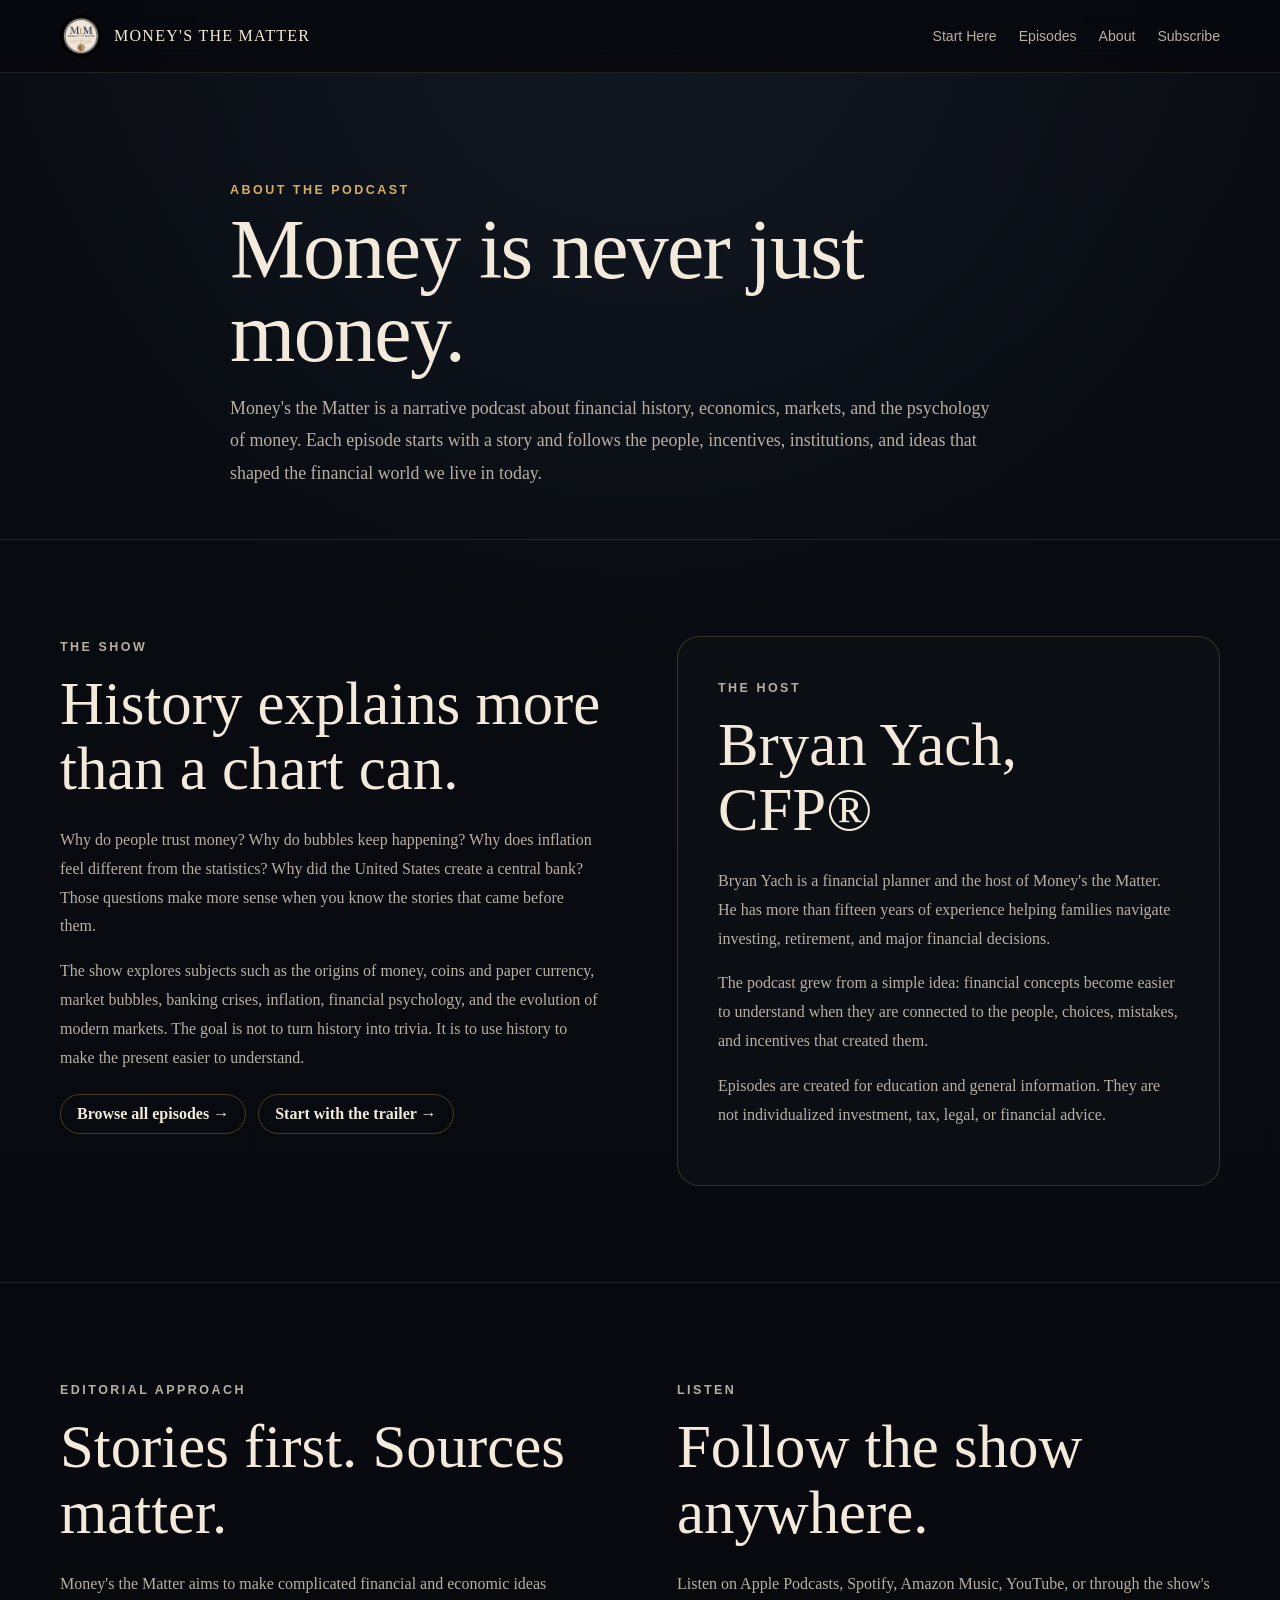
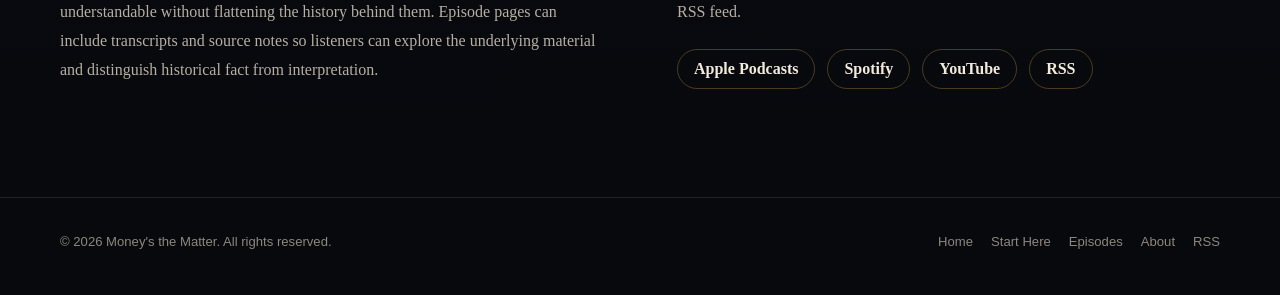
==== about/index.html @ fc061d85 "adding xml, and about page" ====
<!DOCTYPE html>
<html lang="en">
<head>
  <meta charset="UTF-8">
  <meta name="viewport" content="width=device-width, initial-scale=1.0">
  <meta name="robots" content="index, follow, max-image-preview:large, max-snippet:-1, max-video-preview:-1">
  <meta name="author" content="Bryan Yach, CFP®">

  <title>About Money's the Matter | Financial History & Economics Podcast</title>
  <meta name="description" content="Learn about Money's the Matter, a narrative podcast hosted by Bryan Yach, CFP®, exploring financial history, economics, markets, and the psychology of money.">
  <link rel="canonical" href="https://moneysthematter.com/about/">

  <meta property="og:title" content="About Money's the Matter | Financial History & Economics Podcast">
  <meta property="og:description" content="Meet the host and learn why Money's the Matter tells the human stories behind money, markets, economics, and financial history.">
  <meta property="og:type" content="website">
  <meta property="og:url" content="https://moneysthematter.com/about/">
  <meta property="og:site_name" content="Money's the Matter">
  <meta property="og:locale" content="en_US">
  <meta property="og:image" content="https://moneysthematter.com/images/logo/mtm-logo.png">

  <meta name="twitter:card" content="summary_large_image">
  <meta name="twitter:title" content="About Money's the Matter | Financial History & Economics Podcast">
  <meta name="twitter:description" content="Meet the host and learn why Money's the Matter tells the human stories behind money, markets, economics, and financial history.">
  <meta name="twitter:image" content="https://moneysthematter.com/images/logo/mtm-logo.png">
  <meta name="twitter:image:alt" content="Money's the Matter podcast artwork">

  <link rel="icon" href="/favicon.ico" sizes="any">
  <link rel="icon" type="image/png" sizes="32x32" href="/favicon-32x32.png">
  <link rel="icon" type="image/png" sizes="16x16" href="/favicon-16x16.png">
  <link rel="apple-touch-icon" sizes="180x180" href="/apple-touch-icon.png">
  <link rel="manifest" href="/site.webmanifest">
  <meta name="theme-color" content="#07090d">

  <link rel="alternate" type="application/rss+xml" title="Money's the Matter RSS Feed" href="https://feeds.buzzsprout.com/2633998.rss">
  <link rel="stylesheet" href="/css/main.css">

  <script async src="https://www.googletagmanager.com/gtag/js?id=G-CKSZ8CZTVV"></script>
  <script>
    window.dataLayer = window.dataLayer || [];
    function gtag(){dataLayer.push(arguments);}
    gtag('js', new Date());
    gtag('config', 'G-CKSZ8CZTVV');
  </script>

  <script type="application/ld+json">
{
  "@context": "https://schema.org",
  "@graph": [
    {
      "@type": "AboutPage",
      "@id": "https://moneysthematter.com/about/#webpage",
      "url": "https://moneysthematter.com/about/",
      "name": "About Money's the Matter | Financial History & Economics Podcast",
      "description": "Learn about Money's the Matter, a narrative podcast hosted by Bryan Yach, CFP®, exploring financial history, economics, markets, and the psychology of money.",
      "isPartOf": {
        "@id": "https://moneysthematter.com/#website"
      },
      "about": [
        {
          "@id": "https://moneysthematter.com/#podcast"
        },
        {
          "@id": "https://moneysthematter.com/#bryan-yach"
        }
      ],
      "inLanguage": "en-US"
    },
    {
      "@type": "PodcastSeries",
      "@id": "https://moneysthematter.com/#podcast",
      "name": "Money's the Matter",
      "url": "https://moneysthematter.com/",
      "description": "A narrative podcast exploring financial history, economics, markets, the psychology of money, and the human stories behind financial systems.",
      "image": "https://moneysthematter.com/images/logo/mtm-logo.png",
      "inLanguage": "en-US",
      "author": {
        "@id": "https://moneysthematter.com/#bryan-yach"
      },
      "sameAs": [
        "https://podcasts.apple.com/podcast/id6797090925",
        "https://open.spotify.com/show/033ZMVAOk3TJEkOdaIOEJC",
        "https://music.amazon.com/podcasts/750e1dbd-d1ed-47b5-9a2e-bfb49ba24e11",
        "https://youtube.com/@moneysthematter"
      ],
      "webFeed": "https://feeds.buzzsprout.com/2633998.rss"
    },
    {
      "@type": "Person",
      "@id": "https://moneysthematter.com/#bryan-yach",
      "name": "Bryan Yach",
      "honorificSuffix": "CFP®",
      "jobTitle": "Financial Planner and Podcast Host",
      "url": "https://moneysthematter.com/about/",
      "knowsAbout": [
        "Financial planning",
        "Investing",
        "Retirement planning",
        "Economics",
        "Financial history",
        "Behavioral finance"
      ]
    },
    {
      "@type": "WebSite",
      "@id": "https://moneysthematter.com/#website",
      "url": "https://moneysthematter.com/",
      "name": "Money's the Matter",
      "inLanguage": "en-US"
    }
  ]
}
  </script>

  <style>
    .about-hero { padding: clamp(64px, 9vw, 110px) 0 32px; }
    .about-hero-inner { max-width: 820px; }
    .about-hero h1 { margin: 10px 0 18px; font-size: clamp(2.5rem, 7vw, 5.25rem); line-height: .98; }
    .about-lede { max-width: 760px; color: #b8afa3; font-size: 1.12rem; line-height: 1.8; }
    .about-content { display: grid; grid-template-columns: minmax(0,1fr) minmax(0,1fr); gap: clamp(30px,6vw,74px); }
    .about-content p { color: #b8afa3; line-height: 1.8; }
    .about-content h2 { margin-top: 0; }
    .trust-card { padding: clamp(24px,4vw,40px); border: 1px solid rgba(214,173,101,.22); border-radius: 22px; background: rgba(14,17,23,.78); }
    .about-links { display:flex; flex-wrap:wrap; gap:12px; margin-top:22px; }
    .about-links a { display:inline-flex; padding:10px 16px; border:1px solid rgba(185,138,61,.38); border-radius:999px; color:inherit; text-decoration:none; font-weight:700; }
    @media (max-width: 800px) { .about-content { grid-template-columns: 1fr; } }
  </style>
</head>
<body>
  <header class="site-header">
    <div class="shell nav">
      <a class="brand" href="/" aria-label="Money's the Matter home">
        <img class="brand-mark" src="/images/logo/mtm-logo.png" alt="">
        <span class="brand-name">Money's the Matter</span>
      </a>
      <nav class="nav-links" aria-label="Primary navigation">
        <a href="/episodes/trailer/">Start Here</a>
        <a href="/episodes/">Episodes</a>
        <a href="/about/" aria-current="page">About</a>
        <a href="/#listen">Subscribe</a>
      </nav>
    </div>
  </header>

  <main>
    <section class="about-hero">
      <div class="shell about-hero-inner">
        <p class="section-kicker">About the podcast</p>
        <h1>Money is never just money.</h1>
        <p class="about-lede">Money's the Matter is a narrative podcast about financial history, economics, markets, and the psychology of money. Each episode starts with a story and follows the people, incentives, institutions, and ideas that shaped the financial world we live in today.</p>
      </div>
    </section>

    <section class="section">
      <div class="shell about-content">
        <div>
          <p class="section-kicker">The show</p>
          <h2 class="section-title">History explains more than a chart can.</h2>
          <p>Why do people trust money? Why do bubbles keep happening? Why does inflation feel different from the statistics? Why did the United States create a central bank? Those questions make more sense when you know the stories that came before them.</p>
          <p>The show explores subjects such as the origins of money, coins and paper currency, market bubbles, banking crises, inflation, financial psychology, and the evolution of modern markets. The goal is not to turn history into trivia. It is to use history to make the present easier to understand.</p>
          <div class="about-links">
            <a href="/episodes/">Browse all episodes →</a>
            <a href="/episodes/trailer/">Start with the trailer →</a>
          </div>
        </div>

        <div class="trust-card">
          <p class="section-kicker">The host</p>
          <h2 class="section-title">Bryan Yach, CFP®</h2>
          <p>Bryan Yach is a financial planner and the host of Money's the Matter. He has more than fifteen years of experience helping families navigate investing, retirement, and major financial decisions.</p>
          <p>The podcast grew from a simple idea: financial concepts become easier to understand when they are connected to the people, choices, mistakes, and incentives that created them.</p>
          <p>Episodes are created for education and general information. They are not individualized investment, tax, legal, or financial advice.</p>
        </div>
      </div>
    </section>

    <section class="section">
      <div class="shell about-content">
        <div>
          <p class="section-kicker">Editorial approach</p>
          <h2 class="section-title">Stories first. Sources matter.</h2>
          <p>Money's the Matter aims to make complicated financial and economic ideas understandable without flattening the history behind them. Episode pages can include transcripts and source notes so listeners can explore the underlying material and distinguish historical fact from interpretation.</p>
        </div>
        <div>
          <p class="section-kicker">Listen</p>
          <h2 class="section-title">Follow the show anywhere.</h2>
          <p>Listen on Apple Podcasts, Spotify, Amazon Music, YouTube, or through the show's RSS feed.</p>
          <div class="about-links">
            <a href="https://podcasts.apple.com/podcast/id6797090925" target="_blank" rel="noopener noreferrer">Apple Podcasts</a>
            <a href="https://open.spotify.com/show/033ZMVAOk3TJEkOdaIOEJC" target="_blank" rel="noopener noreferrer">Spotify</a>
            <a href="https://youtube.com/@moneysthematter" target="_blank" rel="noopener noreferrer">YouTube</a>
            <a href="https://feeds.buzzsprout.com/2633998.rss" target="_blank" rel="noopener noreferrer">RSS</a>
          </div>
        </div>
      </div>
    </section>
  </main>

  <footer class="site-footer">
    <div class="shell footer-row">
      <span>© 2026 Money's the Matter. All rights reserved.</span>
      <div class="footer-links">
        <a href="/">Home</a>
        <a href="/episodes/trailer/">Start Here</a>
        <a href="/episodes/">Episodes</a>
        <a href="/about/">About</a>
        <a href="https://feeds.buzzsprout.com/2633998.rss" target="_blank" rel="noopener noreferrer">RSS</a>
      </div>
    </div>
  </footer>
</body>
</html>
---- css/main.css ----
:root {
      --background: #07090d;
      --background-soft: #0b0f16;
      --panel: rgba(17, 21, 29, 0.76);
      --panel-solid: #11151d;
      --cream: #f3eadc;
      --cream-soft: #e4d7c4;
      --muted: #b8afa3;
      --muted-dark: #8e877d;
      --gold: #b98a3d;
      --gold-light: #d6ad65;
      --border: rgba(185, 138, 61, 0.38);
      --border-soft: rgba(243, 234, 220, 0.11);
      --sans: Arial, Helvetica, sans-serif;
      --serif: Georgia, "Times New Roman", serif;
      --shadow: 0 30px 90px rgba(0, 0, 0, 0.4);
    }

    * {
      box-sizing: border-box;
    }

    html {
      scroll-behavior: smooth;
    }

    body {
      margin: 0;
      color: var(--cream);
      background:
        radial-gradient(
          circle at 50% 0%,
          rgba(32, 43, 61, 0.42),
          transparent 34%
        ),
        linear-gradient(180deg, #090c12 0%, var(--background) 100%);
      font-family: var(--serif);
    }

    img {
      max-width: 100%;
    }

    a {
      color: inherit;
    }

    .shell {
      width: min(1160px, calc(100% - 36px));
      margin: 0 auto;
    }

    .site-header {
      position: sticky;
      top: 0;
      z-index: 20;
      border-bottom: 1px solid var(--border-soft);
      background: rgba(7, 9, 13, 0.88);
      backdrop-filter: blur(14px);
    }

    .nav {
      min-height: 72px;
      display: flex;
      align-items: center;
      justify-content: space-between;
      gap: 24px;
    }

    .brand {
      display: inline-flex;
      align-items: center;
      gap: 12px;
      text-decoration: none;
    }

    .brand-mark {
      width: 42px;
      height: 42px;
      object-fit: contain;
      border-radius: 50%;
    }

    .brand-name {
      font-size: 1rem;
      letter-spacing: 0.08em;
      text-transform: uppercase;
    }

    .nav-links {
      display: flex;
      align-items: center;
      gap: 22px;
      font-family: var(--sans);
      font-size: 0.88rem;
    }

    .nav-links a {
      color: var(--muted);
      text-decoration: none;
    }

    .nav-links a:hover,
    .nav-links a:focus-visible {
      color: var(--cream);
    }

    .hero {
      min-height: calc(100vh - 72px);
      display: grid;
      place-items: center;
      padding: 72px 0 84px;
    }

    .hero-card {
      width: 100%;
      text-align: center;
      padding: clamp(38px, 7vw, 86px);
      border: 1px solid var(--border);
      border-radius: 30px;
      background: var(--panel);
      box-shadow: var(--shadow);
      backdrop-filter: blur(9px);
    }

    .hero-logo {
      display: block;
      width: min(330px, 70vw);
      margin: 0 auto 30px;
      border-radius: 50%;
      filter: drop-shadow(0 18px 32px rgba(0, 0, 0, 0.42));
    }

    .eyebrow,
    .section-kicker,
    .episode-number,
    .episode-row-number {
      color: var(--gold-light);
      font-family: var(--sans);
      font-size: 0.78rem;
      font-weight: 700;
      letter-spacing: 0.2em;
      text-transform: uppercase;
    }

    .eyebrow {
      margin: 0 0 16px;
    }

    h1,
    h2,
    h3,
    p {
      margin-top: 0;
    }

    h1 {
      max-width: 900px;
      margin: 0 auto;
      font-size: clamp(2.5rem, 7vw, 5.3rem);
      font-weight: 500;
      letter-spacing: -0.02em;
      line-height: 1.02;
    }

    .tagline {
      margin: 24px auto 0;
      color: var(--gold-light);
      font-size: clamp(1.2rem, 2.6vw, 1.72rem);
      line-height: 1.5;
    }

    .hero-copy {
      max-width: 720px;
      margin: 28px auto 0;
      color: var(--muted);
      font-family: var(--sans);
      font-size: 1.04rem;
      line-height: 1.85;
    }

    .platform-grid {
      display: grid;
      grid-template-columns: repeat(4, minmax(0, 1fr));
      gap: 12px;
      max-width: 900px;
      margin: 34px auto 0;
    }

    .platform-button {
      min-height: 62px;
      display: inline-flex;
      align-items: center;
      justify-content: center;
      padding: 14px 18px;
      border: 1px solid var(--border);
      border-radius: 16px;
      color: var(--cream);
      background: rgba(7, 9, 13, 0.5);
      font-family: var(--sans);
      font-size: 0.94rem;
      font-weight: 700;
      text-decoration: none;
      transition:
        transform 160ms ease,
        border-color 160ms ease,
        background 160ms ease;
    }

    .platform-button:hover,
    .platform-button:focus-visible {
      transform: translateY(-2px);
      border-color: var(--gold-light);
      background: rgba(185, 138, 61, 0.09);
    }

    .secondary-actions {
      display: flex;
      justify-content: center;
      flex-wrap: wrap;
      gap: 18px;
      margin-top: 23px;
      font-family: var(--sans);
      font-size: 0.88rem;
    }

    .secondary-actions a {
      color: var(--muted);
      text-decoration: none;
    }

    .secondary-actions a:hover,
    .secondary-actions a:focus-visible {
      color: var(--gold-light);
    }

    .section {
      padding: 96px 0;
      border-top: 1px solid var(--border-soft);
    }

    .section-title {
      max-width: 760px;
      margin-bottom: 24px;
      font-size: clamp(2rem, 5vw, 3.8rem);
      font-weight: 500;
      line-height: 1.08;
    }

    .latest,
    .about-grid {
      display: grid;
      grid-template-columns: minmax(0, 0.85fr) minmax(0, 1.15fr);
      gap: clamp(34px, 7vw, 90px);
      align-items: center;
    }

    .episode-art {
      padding: 20px;
      border: 1px solid var(--border);
      border-radius: 26px;
      background: var(--panel-solid);
      box-shadow: var(--shadow);
    }

    .episode-art img {
      display: block;
      width: 100%;
      border-radius: 18px;
    }

    .episode-title {
      margin-bottom: 20px;
      font-size: clamp(2.1rem, 5vw, 4rem);
      font-weight: 500;
      line-height: 1.05;
    }

    .episode-summary,
    .about-detail {
      color: var(--muted);
      font-family: var(--sans);
      font-size: 1.03rem;
      line-height: 1.85;
    }

    .episode-platforms {
      display: flex;
      flex-wrap: wrap;
      gap: 10px;
      margin-top: 26px;
    }

    .episode-platforms a {
      display: inline-flex;
      align-items: center;
      padding: 11px 15px;
      border: 1px solid var(--border);
      border-radius: 999px;
      color: var(--cream-soft);
      font-family: var(--sans);
      font-size: 0.84rem;
      font-weight: 700;
      text-decoration: none;
    }

    .episode-platforms a:hover,
    .episode-platforms a:focus-visible {
      color: var(--gold-light);
      border-color: var(--gold-light);
    }

    .about-grid {
      grid-template-columns: minmax(0, 0.75fr) minmax(0, 1.25fr);
      align-items: start;
    }

    .about-copy {
      color: var(--cream-soft);
      font-size: clamp(1.35rem, 2.6vw, 2rem);
      line-height: 1.55;
    }

    .episodes-list {
      display: grid;
      gap: 1px;
      border: 1px solid var(--border-soft);
      border-radius: 22px;
      overflow: hidden;
      background: var(--border-soft);
    }

    .episode-row {
      display: grid;
      grid-template-columns: 120px minmax(0, 1fr) auto;
      gap: 24px;
      align-items: center;
      padding: 26px 28px;
      background: var(--background-soft);
    }

    .episode-row-title {
      display: block;
      margin-bottom: 5px;
      font-size: 1.28rem;
    }

    .episode-row-copy {
      display: block;
      color: var(--muted-dark);
      font-family: var(--sans);
      font-size: 0.91rem;
      line-height: 1.55;
    }

    .episode-row-links {
      display: flex;
      gap: 12px;
      flex-wrap: wrap;
      justify-content: flex-end;
      font-family: var(--sans);
      font-size: 0.82rem;
    }

    .episode-row-links a {
      color: var(--gold-light);
      text-decoration: none;
    }

    .episode-row-links a:hover,
    .episode-row-links a:focus-visible {
      color: var(--cream);
    }

    .listen-section {
      text-align: center;
    }

    .listen-card {
      padding: clamp(30px, 6vw, 64px);
      border: 1px solid var(--border);
      border-radius: 28px;
      background:
        linear-gradient(180deg, rgba(185, 138, 61, 0.08), transparent),
        var(--panel);
    }

    .listen-card .section-title {
      margin-left: auto;
      margin-right: auto;
    }

    .listen-card > p {
      max-width: 680px;
      margin-left: auto;
      margin-right: auto;
      color: var(--muted);
      font-family: var(--sans);
      line-height: 1.8;
    }

    .rss-link {
      display: inline-block;
      margin-top: 24px;
      color: var(--gold-light);
      font-family: var(--sans);
      font-weight: 700;
      text-decoration: none;
    }

    .rss-link:hover,
    .rss-link:focus-visible {
      color: var(--cream);
    }

    .site-footer {
      padding: 36px 0 46px;
      border-top: 1px solid var(--border-soft);
      color: var(--muted-dark);
      font-family: var(--sans);
      font-size: 0.82rem;
    }

    .footer-row {
      display: flex;
      justify-content: space-between;
      gap: 20px;
      flex-wrap: wrap;
    }

    .footer-links {
      display: flex;
      gap: 18px;
      flex-wrap: wrap;
    }

    .footer-links a {
      text-decoration: none;
    }

    .footer-links a:hover,
    .footer-links a:focus-visible {
      color: var(--cream);
    }

    @media (max-width: 900px) {
      .platform-grid {
        grid-template-columns: repeat(2, minmax(0, 1fr));
      }

      .latest,
      .about-grid {
        grid-template-columns: 1fr;
      }

      .episode-art {
        max-width: 560px;
      }
    }

    @media (max-width: 760px) {
      .nav-links {
        display: none;
      }

      .episode-row {
        grid-template-columns: 1fr;
      }

      .episode-row-links {
        justify-content: flex-start;
      }

      .episode-row-number {
        grid-column: 1 / -1;
      }
    }

    @media (max-width: 560px) {
      .shell {
        width: min(100% - 24px, 1160px);
      }

      .hero {
        padding: 36px 0 56px;
      }

      .hero-card {
        padding: 32px 18px;
        border-radius: 22px;
      }

      .section {
        padding: 70px 0;
      }

      .platform-grid {
        grid-template-columns: 1fr;
      }

      .episode-row {
        padding: 22px 20px;
      }
    }
/* ========================================
   Individual Episode Pages
======================================== */

.episode-page {
  overflow: hidden;
}

.episode-hero {
  padding: clamp(82px, 12vw, 150px) 0 72px;
  text-align: center;
}

.episode-hero-inner {
  max-width: 980px;
}

.episode-page-title {
  max-width: 960px;
  margin: 18px auto 0;
  font-size: clamp(3.2rem, 9vw, 7.2rem);
  font-weight: 500;
  letter-spacing: -0.045em;
  line-height: 0.96;
}

.episode-page-title span {
  display: block;
  color: var(--cream-soft);
}

.episode-deck {
  max-width: 760px;
  margin: 34px auto 0;
  color: var(--muted);
  font-family: var(--sans);
  font-size: clamp(1.05rem, 2vw, 1.25rem);
  line-height: 1.8;
}

.episode-meta {
  display: flex;
  justify-content: center;
  flex-wrap: wrap;
  gap: 10px 24px;
  margin-top: 30px;
  color: var(--muted-dark);
  font-family: var(--sans);
  font-size: 0.83rem;
}

.episode-meta span + span::before {
  content: "•";
  margin-right: 24px;
  color: var(--gold);
}

.episode-feature {
  padding-bottom: 82px;
}

.episode-feature-art {
  max-width: 680px;
  margin: 0 auto;
  padding: clamp(20px, 4vw, 34px);
  border: 1px solid var(--border);
  border-radius: 32px;
  background: var(--panel-solid);
  box-shadow: var(--shadow);
}

.episode-feature-art img {
  display: block;
  width: 100%;
  border-radius: 24px;
}

.episode-listen {
  padding: 0 0 92px;
}

.episode-listen-card {
  display: grid;
  grid-template-columns: minmax(0, 0.8fr) minmax(0, 1.2fr);
  gap: 40px;
  align-items: center;
  padding: clamp(30px, 5vw, 54px);
  border: 1px solid var(--border);
  border-radius: 28px;
  background:
    linear-gradient(135deg, rgba(185, 138, 61, 0.09), transparent 50%),
    var(--panel);
}

.episode-listen-card h2 {
  margin-bottom: 0;
  font-size: clamp(1.8rem, 4vw, 3rem);
  font-weight: 500;
  line-height: 1.12;
}

.episode-content-layout {
  display: grid;
  grid-template-columns: 230px minmax(0, 760px);
  justify-content: center;
  gap: clamp(45px, 8vw, 110px);
  align-items: start;
  padding-bottom: 120px;
}

.episode-sidebar {
  position: sticky;
  top: 110px;
}

.episode-sidebar-card {
  padding: 24px;
  border: 1px solid var(--border-soft);
  border-radius: 20px;
  background: var(--background-soft);
}

.episode-sidebar nav {
  display: grid;
  gap: 14px;
  margin-top: 18px;
  font-family: var(--sans);
  font-size: 0.9rem;
}

.episode-sidebar nav a {
  color: var(--muted);
  text-decoration: none;
}

.episode-sidebar nav a:hover,
.episode-sidebar nav a:focus-visible {
  color: var(--gold-light);
}

.episode-article {
  min-width: 0;
}

.episode-section {
  padding: 78px 0;
  border-top: 1px solid var(--border-soft);
  scroll-margin-top: 110px;
}

.episode-section:first-child {
  padding-top: 0;
  border-top: 0;
}

.episode-section h2 {
  margin-bottom: 30px;
  font-size: clamp(2.2rem, 5vw, 4rem);
  font-weight: 500;
  letter-spacing: -0.025em;
  line-height: 1.08;
}

.episode-section h3 {
  margin: 44px 0 18px;
  color: var(--cream-soft);
  font-size: clamp(1.35rem, 3vw, 1.8rem);
  font-weight: 500;
}

.episode-section > p {
  color: var(--muted);
  font-family: var(--sans);
  font-size: 1.08rem;
  line-height: 1.95;
}

.episode-section .episode-lead {
  color: var(--cream-soft);
  font-family: var(--serif);
  font-size: clamp(1.45rem, 3vw, 2rem);
  line-height: 1.55;
}

.episode-section blockquote {
  margin: 52px 0;
  padding: 10px 0 10px 30px;
  border-left: 2px solid var(--gold);
  color: var(--cream);
  font-size: clamp(1.7rem, 4vw, 2.7rem);
  line-height: 1.35;
}

.transcript-note {
  padding: 20px 22px;
  border: 1px solid var(--border-soft);
  border-radius: 16px;
  background: var(--background-soft);
}

.sources-list {
  display: grid;
  gap: 1px;
  overflow: hidden;
  border: 1px solid var(--border-soft);
  border-radius: 20px;
  background: var(--border-soft);
}

.sources-list article {
  padding: 24px 26px;
  background: var(--background-soft);
}

.sources-list h3 {
  margin: 0 0 7px;
  font-size: 1.18rem;
}

.sources-list p {
  margin: 0;
  color: var(--muted-dark);
  font-family: var(--sans);
  font-size: 0.92rem;
}

.episode-navigation {
  padding-top: 78px;
  border-top: 1px solid var(--border-soft);
}

.episode-navigation a {
  display: block;
  padding: 26px 28px;
  border: 1px solid var(--border);
  border-radius: 20px;
  text-decoration: none;
  transition:
    transform 160ms ease,
    border-color 160ms ease;
}

.episode-navigation a:hover,
.episode-navigation a:focus-visible {
  transform: translateY(-2px);
  border-color: var(--gold-light);
}

.episode-navigation span {
  display: block;
  margin-bottom: 8px;
  color: var(--gold-light);
  font-family: var(--sans);
  font-size: 0.76rem;
  font-weight: 700;
  letter-spacing: 0.16em;
  text-transform: uppercase;
}

.episode-navigation strong {
  color: var(--cream);
  font-size: 1.35rem;
  font-weight: 500;
}

@media (max-width: 900px) {
  .episode-listen-card {
    grid-template-columns: 1fr;
  }

  .episode-content-layout {
    grid-template-columns: 1fr;
  }

  .episode-sidebar {
    position: static;
  }

  .episode-sidebar-card nav {
    display: flex;
    flex-wrap: wrap;
    gap: 12px 22px;
  }
}

@media (max-width: 560px) {
  .episode-hero {
    padding: 58px 0 48px;
  }

  .episode-page-title {
    font-size: clamp(2.65rem, 15vw, 4.5rem);
  }

  .episode-meta {
    display: grid;
  }

  .episode-meta span + span::before {
    content: none;
  }

  .episode-feature {
    padding-bottom: 60px;
  }

  .episode-listen {
    padding-bottom: 70px;
  }

  .episode-section {
    padding: 60px 0;
  }

  .episode-section blockquote {
    margin: 40px 0;
    padding-left: 22px;
  }
}
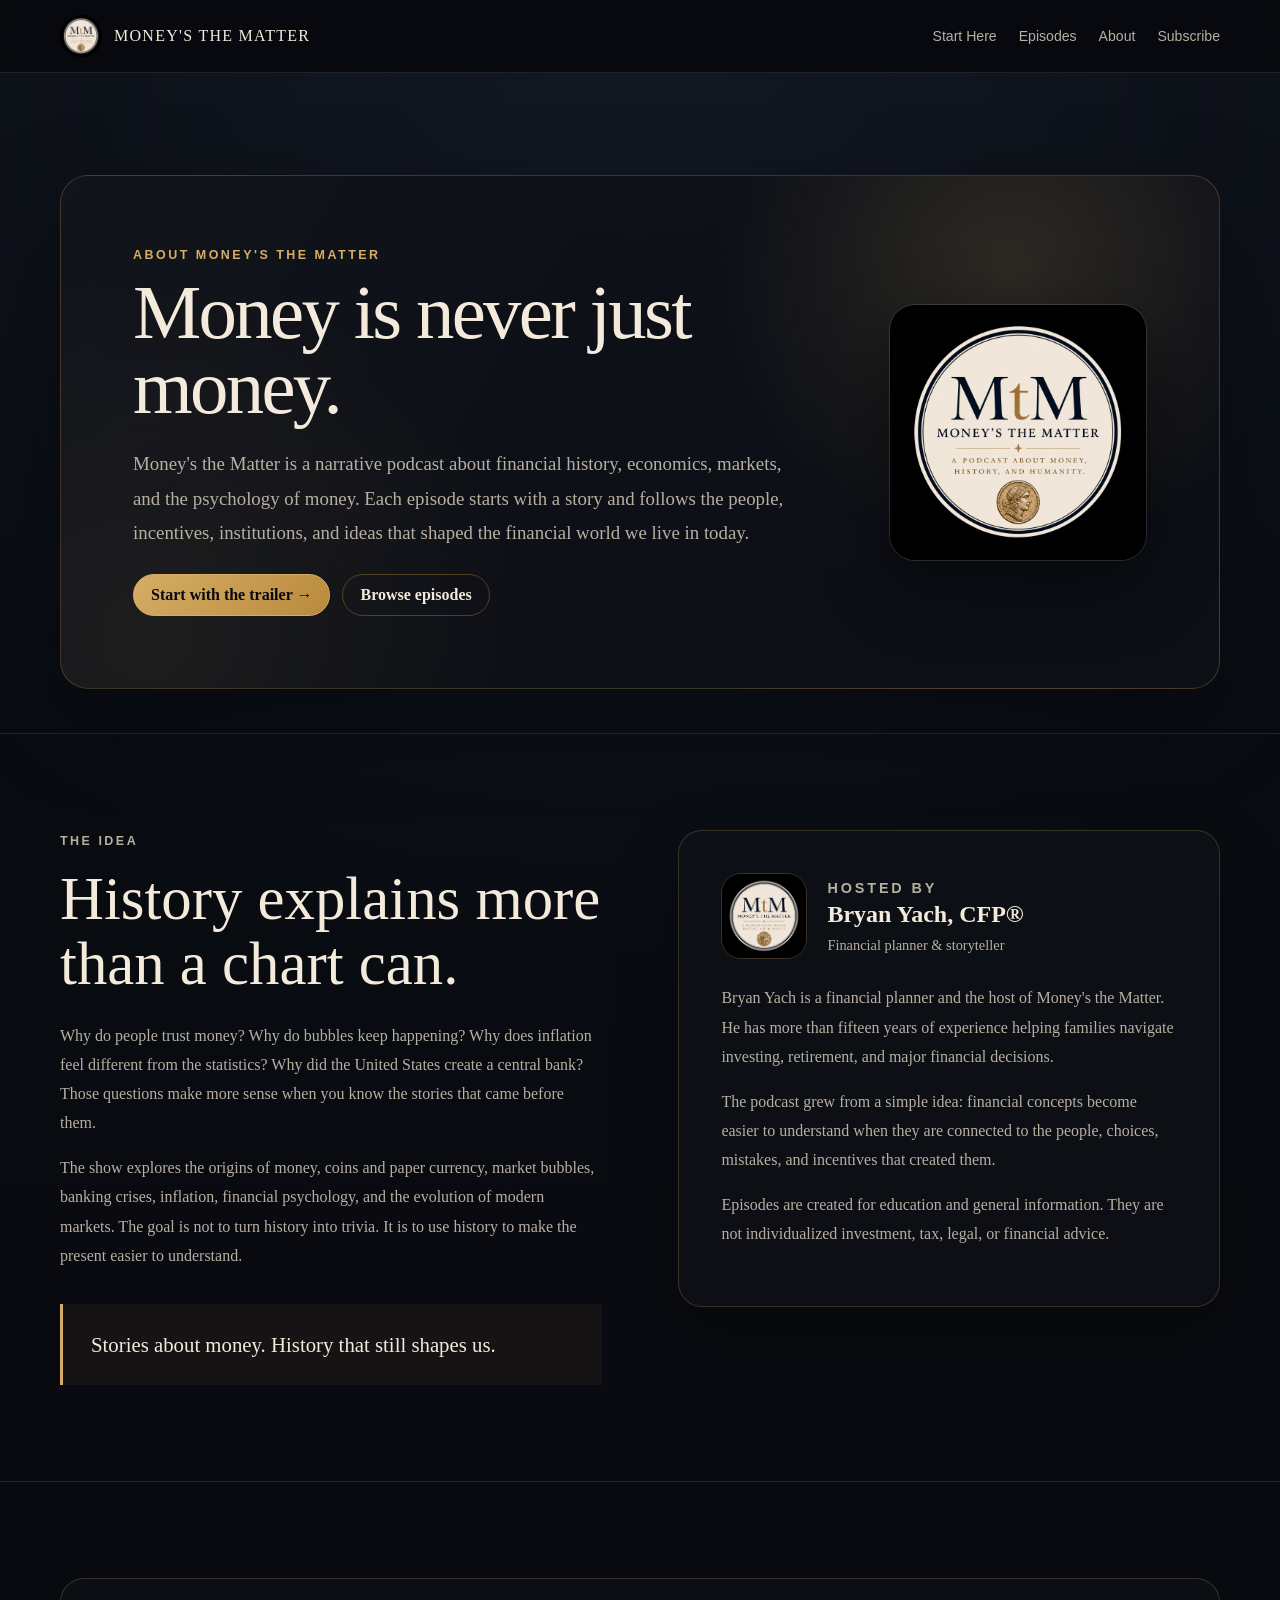
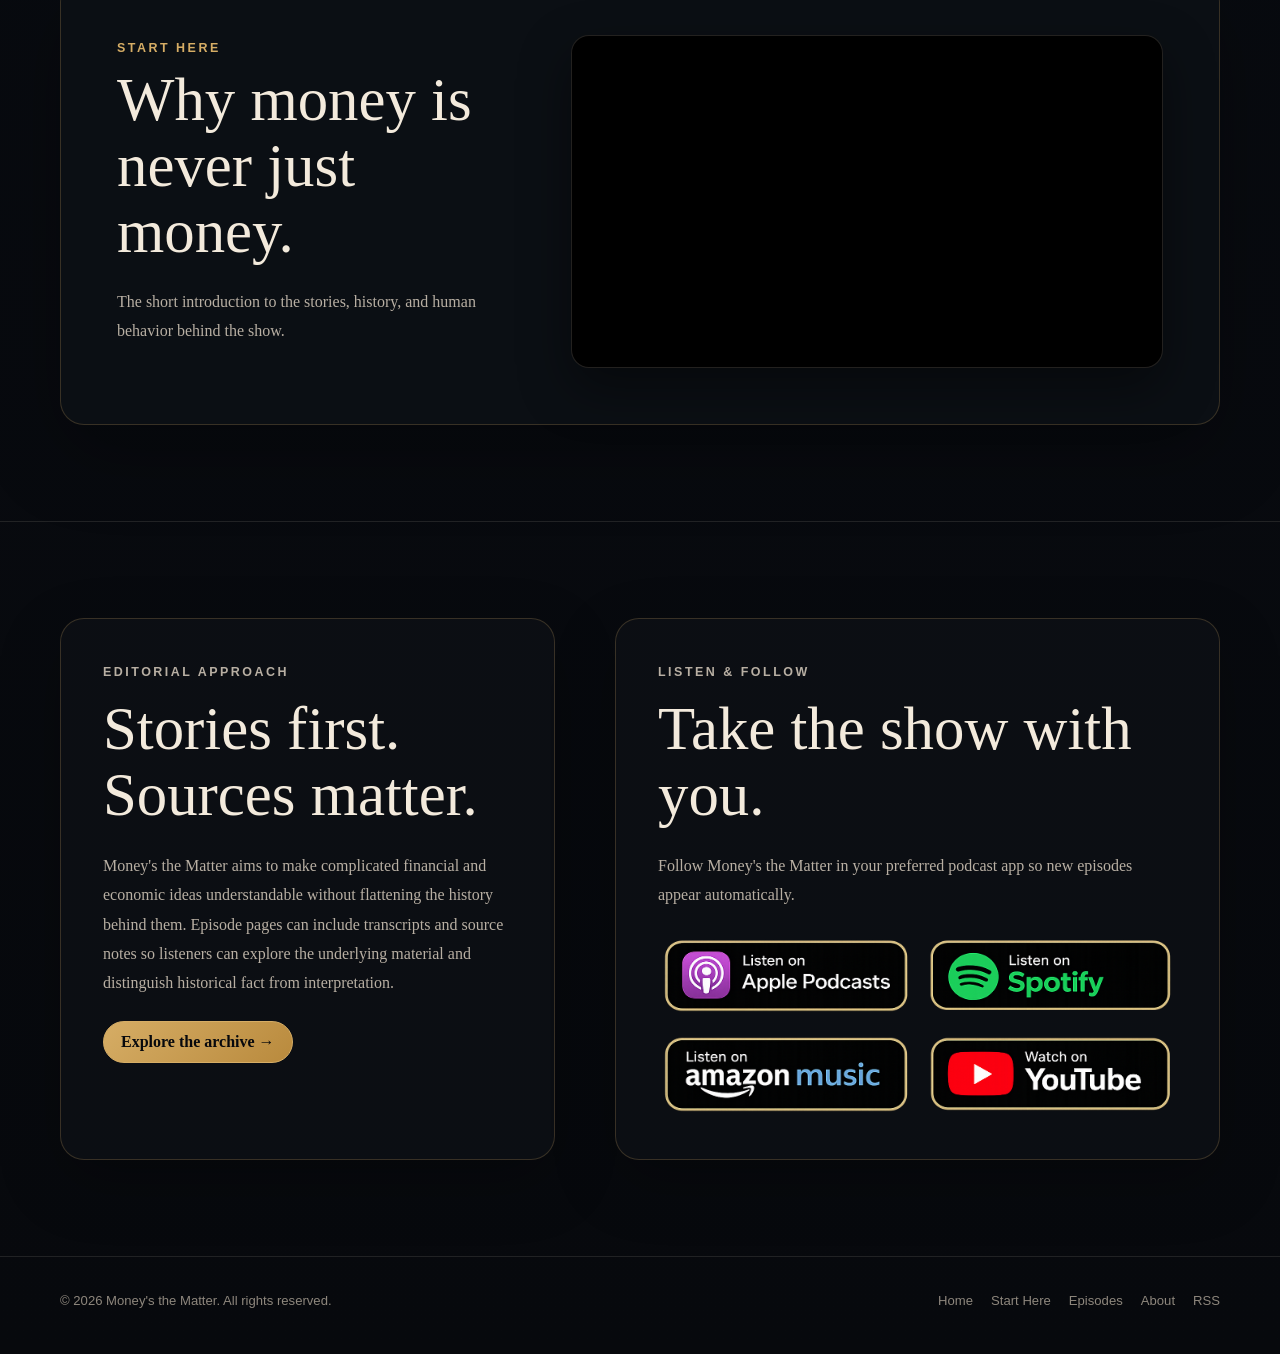
==== commit f10a0b2d: "Update index.html" ====
--- a/about/index.html
+++ b/about/index.html
@@ -43,86 +43,305 @@
   </script>
 
   <script type="application/ld+json">
-{
-  "@context": "https://schema.org",
-  "@graph": [
-    {
-      "@type": "AboutPage",
-      "@id": "https://moneysthematter.com/about/#webpage",
-      "url": "https://moneysthematter.com/about/",
-      "name": "About Money's the Matter | Financial History & Economics Podcast",
-      "description": "Learn about Money's the Matter, a narrative podcast hosted by Bryan Yach, CFP®, exploring financial history, economics, markets, and the psychology of money.",
-      "isPartOf": {
-        "@id": "https://moneysthematter.com/#website"
+  {
+    "@context": "https://schema.org",
+    "@graph": [
+      {
+        "@type": "AboutPage",
+        "@id": "https://moneysthematter.com/about/#webpage",
+        "url": "https://moneysthematter.com/about/",
+        "name": "About Money's the Matter | Financial History & Economics Podcast",
+        "description": "Learn about Money's the Matter, a narrative podcast hosted by Bryan Yach, CFP®, exploring financial history, economics, markets, and the psychology of money.",
+        "isPartOf": { "@id": "https://moneysthematter.com/#website" },
+        "about": [
+          { "@id": "https://moneysthematter.com/#podcast" },
+          { "@id": "https://moneysthematter.com/#bryan-yach" }
+        ],
+        "inLanguage": "en-US"
       },
-      "about": [
-        {
-          "@id": "https://moneysthematter.com/#podcast"
-        },
-        {
-          "@id": "https://moneysthematter.com/#bryan-yach"
-        }
-      ],
-      "inLanguage": "en-US"
-    },
-    {
-      "@type": "PodcastSeries",
-      "@id": "https://moneysthematter.com/#podcast",
-      "name": "Money's the Matter",
-      "url": "https://moneysthematter.com/",
-      "description": "A narrative podcast exploring financial history, economics, markets, the psychology of money, and the human stories behind financial systems.",
-      "image": "https://moneysthematter.com/images/logo/mtm-logo.png",
-      "inLanguage": "en-US",
-      "author": {
-        "@id": "https://moneysthematter.com/#bryan-yach"
+      {
+        "@type": "PodcastSeries",
+        "@id": "https://moneysthematter.com/#podcast",
+        "name": "Money's the Matter",
+        "url": "https://moneysthematter.com/",
+        "description": "A narrative podcast exploring financial history, economics, markets, the psychology of money, and the human stories behind financial systems.",
+        "image": "https://moneysthematter.com/images/logo/mtm-logo.png",
+        "inLanguage": "en-US",
+        "author": { "@id": "https://moneysthematter.com/#bryan-yach" },
+        "sameAs": [
+          "https://podcasts.apple.com/podcast/id6797090925",
+          "https://open.spotify.com/show/033ZMVAOk3TJEkOdaIOEJC",
+          "https://music.amazon.com/podcasts/750e1dbd-d1ed-47b5-9a2e-bfb49ba24e11",
+          "https://youtube.com/@moneysthematter"
+        ],
+        "webFeed": "https://feeds.buzzsprout.com/2633998.rss"
       },
-      "sameAs": [
-        "https://podcasts.apple.com/podcast/id6797090925",
-        "https://open.spotify.com/show/033ZMVAOk3TJEkOdaIOEJC",
-        "https://music.amazon.com/podcasts/750e1dbd-d1ed-47b5-9a2e-bfb49ba24e11",
-        "https://youtube.com/@moneysthematter"
-      ],
-      "webFeed": "https://feeds.buzzsprout.com/2633998.rss"
-    },
-    {
-      "@type": "Person",
-      "@id": "https://moneysthematter.com/#bryan-yach",
-      "name": "Bryan Yach",
-      "honorificSuffix": "CFP®",
-      "jobTitle": "Financial Planner and Podcast Host",
-      "url": "https://moneysthematter.com/about/",
-      "knowsAbout": [
-        "Financial planning",
-        "Investing",
-        "Retirement planning",
-        "Economics",
-        "Financial history",
-        "Behavioral finance"
-      ]
-    },
-    {
-      "@type": "WebSite",
-      "@id": "https://moneysthematter.com/#website",
-      "url": "https://moneysthematter.com/",
-      "name": "Money's the Matter",
-      "inLanguage": "en-US"
-    }
-  ]
-}
+      {
+        "@type": "Person",
+        "@id": "https://moneysthematter.com/#bryan-yach",
+        "name": "Bryan Yach",
+        "honorificSuffix": "CFP®",
+        "jobTitle": "Financial Planner and Podcast Host",
+        "url": "https://moneysthematter.com/about/",
+        "knowsAbout": [
+          "Financial planning",
+          "Investing",
+          "Retirement planning",
+          "Economics",
+          "Financial history",
+          "Behavioral finance"
+        ]
+      },
+      {
+        "@type": "WebSite",
+        "@id": "https://moneysthematter.com/#website",
+        "url": "https://moneysthematter.com/",
+        "name": "Money's the Matter",
+        "inLanguage": "en-US"
+      }
+    ]
+  }
   </script>
 
   <style>
-    .about-hero { padding: clamp(64px, 9vw, 110px) 0 32px; }
-    .about-hero-inner { max-width: 820px; }
-    .about-hero h1 { margin: 10px 0 18px; font-size: clamp(2.5rem, 7vw, 5.25rem); line-height: .98; }
-    .about-lede { max-width: 760px; color: #b8afa3; font-size: 1.12rem; line-height: 1.8; }
-    .about-content { display: grid; grid-template-columns: minmax(0,1fr) minmax(0,1fr); gap: clamp(30px,6vw,74px); }
-    .about-content p { color: #b8afa3; line-height: 1.8; }
-    .about-content h2 { margin-top: 0; }
-    .trust-card { padding: clamp(24px,4vw,40px); border: 1px solid rgba(214,173,101,.22); border-radius: 22px; background: rgba(14,17,23,.78); }
-    .about-links { display:flex; flex-wrap:wrap; gap:12px; margin-top:22px; }
-    .about-links a { display:inline-flex; padding:10px 16px; border:1px solid rgba(185,138,61,.38); border-radius:999px; color:inherit; text-decoration:none; font-weight:700; }
-    @media (max-width: 800px) { .about-content { grid-template-columns: 1fr; } }
+    .about-hero {
+      padding: clamp(64px, 8vw, 108px) 0 44px;
+    }
+
+    .about-hero-card {
+      position: relative;
+      overflow: hidden;
+      display: grid;
+      grid-template-columns: minmax(0, 1.45fr) minmax(240px, .55fr);
+      gap: clamp(34px, 6vw, 78px);
+      align-items: center;
+      padding: clamp(34px, 6vw, 72px);
+      border: 1px solid rgba(214, 173, 101, .24);
+      border-radius: 28px;
+      background:
+        radial-gradient(circle at 82% 18%, rgba(214,173,101,.16), transparent 28%),
+        radial-gradient(circle at 8% 90%, rgba(214,173,101,.08), transparent 32%),
+        rgba(14,17,23,.82);
+      box-shadow: 0 30px 90px rgba(0,0,0,.34);
+    }
+
+    .about-hero-card::after {
+      content: "";
+      position: absolute;
+      inset: 0;
+      pointer-events: none;
+      background: linear-gradient(120deg, rgba(255,255,255,.018), transparent 42%);
+    }
+
+    .about-hero-copy { position: relative; z-index: 1; }
+    .about-hero h1 {
+      margin: 12px 0 22px;
+      max-width: 760px;
+      font-size: clamp(2.7rem, 6vw, 5.45rem);
+      line-height: .98;
+      letter-spacing: -.035em;
+    }
+
+    .about-lede {
+      max-width: 760px;
+      margin: 0;
+      color: #b8afa3;
+      font-size: clamp(1.02rem, 1.8vw, 1.18rem);
+      line-height: 1.82;
+    }
+
+    .about-art-wrap {
+      position: relative;
+      z-index: 1;
+      display: flex;
+      justify-content: center;
+      align-items: center;
+    }
+
+    .about-art {
+      width: min(100%, 320px);
+      aspect-ratio: 1 / 1;
+      object-fit: cover;
+      border-radius: 26px;
+      box-shadow: 0 24px 70px rgba(0,0,0,.48);
+      border: 1px solid rgba(243,234,220,.12);
+    }
+
+    .story-grid {
+      display: grid;
+      grid-template-columns: minmax(0,1fr) minmax(0,1fr);
+      gap: clamp(32px, 6vw, 78px);
+      align-items: start;
+    }
+
+    .story-copy p,
+    .host-card p,
+    .editorial-card p,
+    .listen-panel p {
+      color: #b8afa3;
+      line-height: 1.82;
+    }
+
+    .story-copy h2,
+    .host-card h2,
+    .editorial-card h2,
+    .listen-panel h2 {
+      margin-top: 0;
+    }
+
+    .host-card,
+    .editorial-card,
+    .listen-panel {
+      border: 1px solid rgba(214,173,101,.22);
+      border-radius: 24px;
+      background: rgba(14,17,23,.72);
+      box-shadow: 0 22px 64px rgba(0,0,0,.24);
+    }
+
+    .host-card { padding: clamp(26px,4vw,42px); }
+
+    .host-lockup {
+      display: grid;
+      grid-template-columns: 86px minmax(0,1fr);
+      gap: 20px;
+      align-items: center;
+      margin-bottom: 24px;
+    }
+
+    .host-lockup img {
+      width: 86px;
+      height: 86px;
+      border-radius: 20px;
+      object-fit: cover;
+      border: 1px solid rgba(214,173,101,.24);
+    }
+
+    .host-lockup h2 { margin: 0 0 4px; }
+    .host-lockup p { margin: 0; font-size: .9rem; }
+
+    .quote-band {
+      margin-top: 34px;
+      padding: 24px 28px;
+      border-left: 3px solid #d6ad65;
+      background: rgba(214,173,101,.06);
+      color: #f3eadc;
+      font-size: clamp(1.08rem,2vw,1.3rem);
+      line-height: 1.6;
+    }
+
+    .intro-card {
+      display: grid;
+      grid-template-columns: minmax(250px,.8fr) minmax(0,1.2fr);
+      gap: clamp(28px,5vw,60px);
+      align-items: center;
+      padding: clamp(28px,5vw,56px);
+      border: 1px solid rgba(214,173,101,.22);
+      border-radius: 24px;
+      background: rgba(14,17,23,.78);
+      box-shadow: 0 28px 80px rgba(0,0,0,.28);
+    }
+
+    .video-frame {
+      position: relative;
+      overflow: hidden;
+      aspect-ratio: 16/9;
+      border: 1px solid rgba(243,234,220,.14);
+      border-radius: 18px;
+      background: #000;
+      box-shadow: 0 20px 52px rgba(0,0,0,.42);
+    }
+
+    .video-frame iframe {
+      position: absolute;
+      inset: 0;
+      width: 100%;
+      height: 100%;
+      border: 0;
+    }
+
+    .bottom-grid {
+      display: grid;
+      grid-template-columns: minmax(0,.9fr) minmax(0,1.1fr);
+      gap: clamp(28px,5vw,60px);
+    }
+
+    .editorial-card,
+    .listen-panel { padding: clamp(26px,4vw,42px); }
+
+    .platform-grid {
+      display: grid;
+      grid-template-columns: repeat(2, minmax(0,1fr));
+      gap: 14px;
+      margin-top: 24px;
+    }
+
+    .platform-grid a {
+      display: block;
+      text-decoration: none;
+      transition: transform 160ms ease, filter 160ms ease;
+    }
+
+    .platform-grid a:hover {
+      transform: translateY(-2px);
+      filter: brightness(1.07);
+    }
+
+    .platform-grid img {
+      display: block;
+      width: 100%;
+      height: auto;
+    }
+
+    .about-links {
+      display: flex;
+      flex-wrap: wrap;
+      gap: 12px;
+      margin-top: 24px;
+    }
+
+    .about-links a {
+      display: inline-flex;
+      align-items: center;
+      justify-content: center;
+      padding: 11px 17px;
+      border: 1px solid rgba(185,138,61,.38);
+      border-radius: 999px;
+      color: inherit;
+      text-decoration: none;
+      font-weight: 700;
+      transition: transform 160ms ease, border-color 160ms ease, background 160ms ease;
+    }
+
+    .about-links a:first-child {
+      border-color: #d6ad65;
+      background: linear-gradient(135deg,#d6ad65,#b98a3d);
+      color: #07090d;
+    }
+
+    .about-links a:hover {
+      transform: translateY(-2px);
+      border-color: #d6ad65;
+    }
+
+    @media (max-width: 900px) {
+      .about-hero-card,
+      .story-grid,
+      .intro-card,
+      .bottom-grid { grid-template-columns: 1fr; }
+
+      .about-art-wrap { order: -1; }
+      .about-art { width: min(70vw, 300px); }
+    }
+
+    @media (max-width: 560px) {
+      .about-hero { padding-top: 42px; }
+      .about-hero-card { padding: 28px 22px; border-radius: 22px; }
+      .host-lockup { grid-template-columns: 64px minmax(0,1fr); }
+      .host-lockup img { width: 64px; height: 64px; border-radius: 16px; }
+      .platform-grid { grid-template-columns: 1fr; }
+      .about-links { flex-direction: column; }
+      .about-links a { width: 100%; }
+    }
   </style>
 </head>
 <body>
@@ -143,52 +362,100 @@
 
   <main>
     <section class="about-hero">
-      <div class="shell about-hero-inner">
-        <p class="section-kicker">About the podcast</p>
-        <h1>Money is never just money.</h1>
-        <p class="about-lede">Money's the Matter is a narrative podcast about financial history, economics, markets, and the psychology of money. Each episode starts with a story and follows the people, incentives, institutions, and ideas that shaped the financial world we live in today.</p>
+      <div class="shell">
+        <div class="about-hero-card">
+          <div class="about-hero-copy">
+            <p class="section-kicker">About Money's the Matter</p>
+            <h1>Money is never just money.</h1>
+            <p class="about-lede">Money's the Matter is a narrative podcast about financial history, economics, markets, and the psychology of money. Each episode starts with a story and follows the people, incentives, institutions, and ideas that shaped the financial world we live in today.</p>
+            <div class="about-links">
+              <a href="/episodes/trailer/">Start with the trailer →</a>
+              <a href="/episodes/">Browse episodes</a>
+            </div>
+          </div>
+
+          <div class="about-art-wrap">
+            <img class="about-art" src="/images/logo/mtm-logo.png" alt="Money's the Matter podcast cover art">
+          </div>
+        </div>
       </div>
     </section>
 
     <section class="section">
-      <div class="shell about-content">
-        <div>
-          <p class="section-kicker">The show</p>
+      <div class="shell story-grid">
+        <div class="story-copy">
+          <p class="section-kicker">The idea</p>
           <h2 class="section-title">History explains more than a chart can.</h2>
           <p>Why do people trust money? Why do bubbles keep happening? Why does inflation feel different from the statistics? Why did the United States create a central bank? Those questions make more sense when you know the stories that came before them.</p>
-          <p>The show explores subjects such as the origins of money, coins and paper currency, market bubbles, banking crises, inflation, financial psychology, and the evolution of modern markets. The goal is not to turn history into trivia. It is to use history to make the present easier to understand.</p>
-          <div class="about-links">
-            <a href="/episodes/">Browse all episodes →</a>
-            <a href="/episodes/trailer/">Start with the trailer →</a>
-          </div>
+          <p>The show explores the origins of money, coins and paper currency, market bubbles, banking crises, inflation, financial psychology, and the evolution of modern markets. The goal is not to turn history into trivia. It is to use history to make the present easier to understand.</p>
+          <div class="quote-band">Stories about money. History that still shapes us.</div>
         </div>
 
-        <div class="trust-card">
-          <p class="section-kicker">The host</p>
-          <h2 class="section-title">Bryan Yach, CFP®</h2>
+        <aside class="host-card">
+          <div class="host-lockup">
+            <img src="/images/logo/mtm-logo.png" alt="Money's the Matter artwork">
+            <div>
+              <p class="section-kicker">Hosted by</p>
+              <h2>Bryan Yach, CFP®</h2>
+              <p>Financial planner &amp; storyteller</p>
+            </div>
+          </div>
           <p>Bryan Yach is a financial planner and the host of Money's the Matter. He has more than fifteen years of experience helping families navigate investing, retirement, and major financial decisions.</p>
           <p>The podcast grew from a simple idea: financial concepts become easier to understand when they are connected to the people, choices, mistakes, and incentives that created them.</p>
           <p>Episodes are created for education and general information. They are not individualized investment, tax, legal, or financial advice.</p>
+        </aside>
+      </div>
+    </section>
+
+    <section class="section">
+      <div class="shell">
+        <div class="intro-card">
+          <div>
+            <p class="section-kicker">Start here</p>
+            <h2 class="section-title">Why money is never just money.</h2>
+            <p style="color:#b8afa3; line-height:1.8;">The short introduction to the stories, history, and human behavior behind the show.</p>
+          </div>
+          <div class="video-frame">
+            <iframe
+              src="https://www.youtube-nocookie.com/embed/VHGkU_wtX5s?rel=0&amp;list=PLGBNjVjbJcgQ"
+              title="Money's the Matter podcast introduction"
+              loading="lazy"
+              referrerpolicy="strict-origin-when-cross-origin"
+              allow="accelerometer; autoplay; clipboard-write; encrypted-media; gyroscope; picture-in-picture; web-share"
+              allowfullscreen></iframe>
+          </div>
         </div>
       </div>
     </section>
 
     <section class="section">
-      <div class="shell about-content">
-        <div>
+      <div class="shell bottom-grid">
+        <div class="editorial-card">
           <p class="section-kicker">Editorial approach</p>
           <h2 class="section-title">Stories first. Sources matter.</h2>
           <p>Money's the Matter aims to make complicated financial and economic ideas understandable without flattening the history behind them. Episode pages can include transcripts and source notes so listeners can explore the underlying material and distinguish historical fact from interpretation.</p>
+          <div class="about-links">
+            <a href="/episodes/">Explore the archive →</a>
+          </div>
         </div>
-        <div>
-          <p class="section-kicker">Listen</p>
-          <h2 class="section-title">Follow the show anywhere.</h2>
-          <p>Listen on Apple Podcasts, Spotify, Amazon Music, YouTube, or through the show's RSS feed.</p>
-          <div class="about-links">
-            <a href="https://podcasts.apple.com/podcast/id6797090925" target="_blank" rel="noopener noreferrer">Apple Podcasts</a>
-            <a href="https://open.spotify.com/show/033ZMVAOk3TJEkOdaIOEJC" target="_blank" rel="noopener noreferrer">Spotify</a>
-            <a href="https://youtube.com/@moneysthematter" target="_blank" rel="noopener noreferrer">YouTube</a>
-            <a href="https://feeds.buzzsprout.com/2633998.rss" target="_blank" rel="noopener noreferrer">RSS</a>
+
+        <div class="listen-panel">
+          <p class="section-kicker">Listen &amp; follow</p>
+          <h2 class="section-title">Take the show with you.</h2>
+          <p>Follow Money's the Matter in your preferred podcast app so new episodes appear automatically.</p>
+          <div class="platform-grid" aria-label="Listen to Money's the Matter">
+            <a href="https://podcasts.apple.com/podcast/id6797090925" target="_blank" rel="noopener noreferrer" aria-label="Listen on Apple Podcasts">
+              <img src="/assets/badges/applelink.png" alt="Listen on Apple Podcasts">
+            </a>
+            <a href="https://open.spotify.com/show/033ZMVAOk3TJEkOdaIOEJC" target="_blank" rel="noopener noreferrer" aria-label="Listen on Spotify">
+              <img src="/assets/badges/spotifylink.png" alt="Listen on Spotify">
+            </a>
+            <a href="https://music.amazon.com/podcasts/750e1dbd-d1ed-47b5-9a2e-bfb49ba24e11" target="_blank" rel="noopener noreferrer" aria-label="Listen on Amazon Music">
+              <img src="/assets/badges/amazonlink.png" alt="Listen on Amazon Music">
+            </a>
+            <a href="https://youtube.com/@moneysthematter" target="_blank" rel="noopener noreferrer" aria-label="Watch Money's the Matter on YouTube">
+              <img src="/assets/badges/youtubelink.png" alt="Watch on YouTube">
+            </a>
           </div>
         </div>
       </div>
